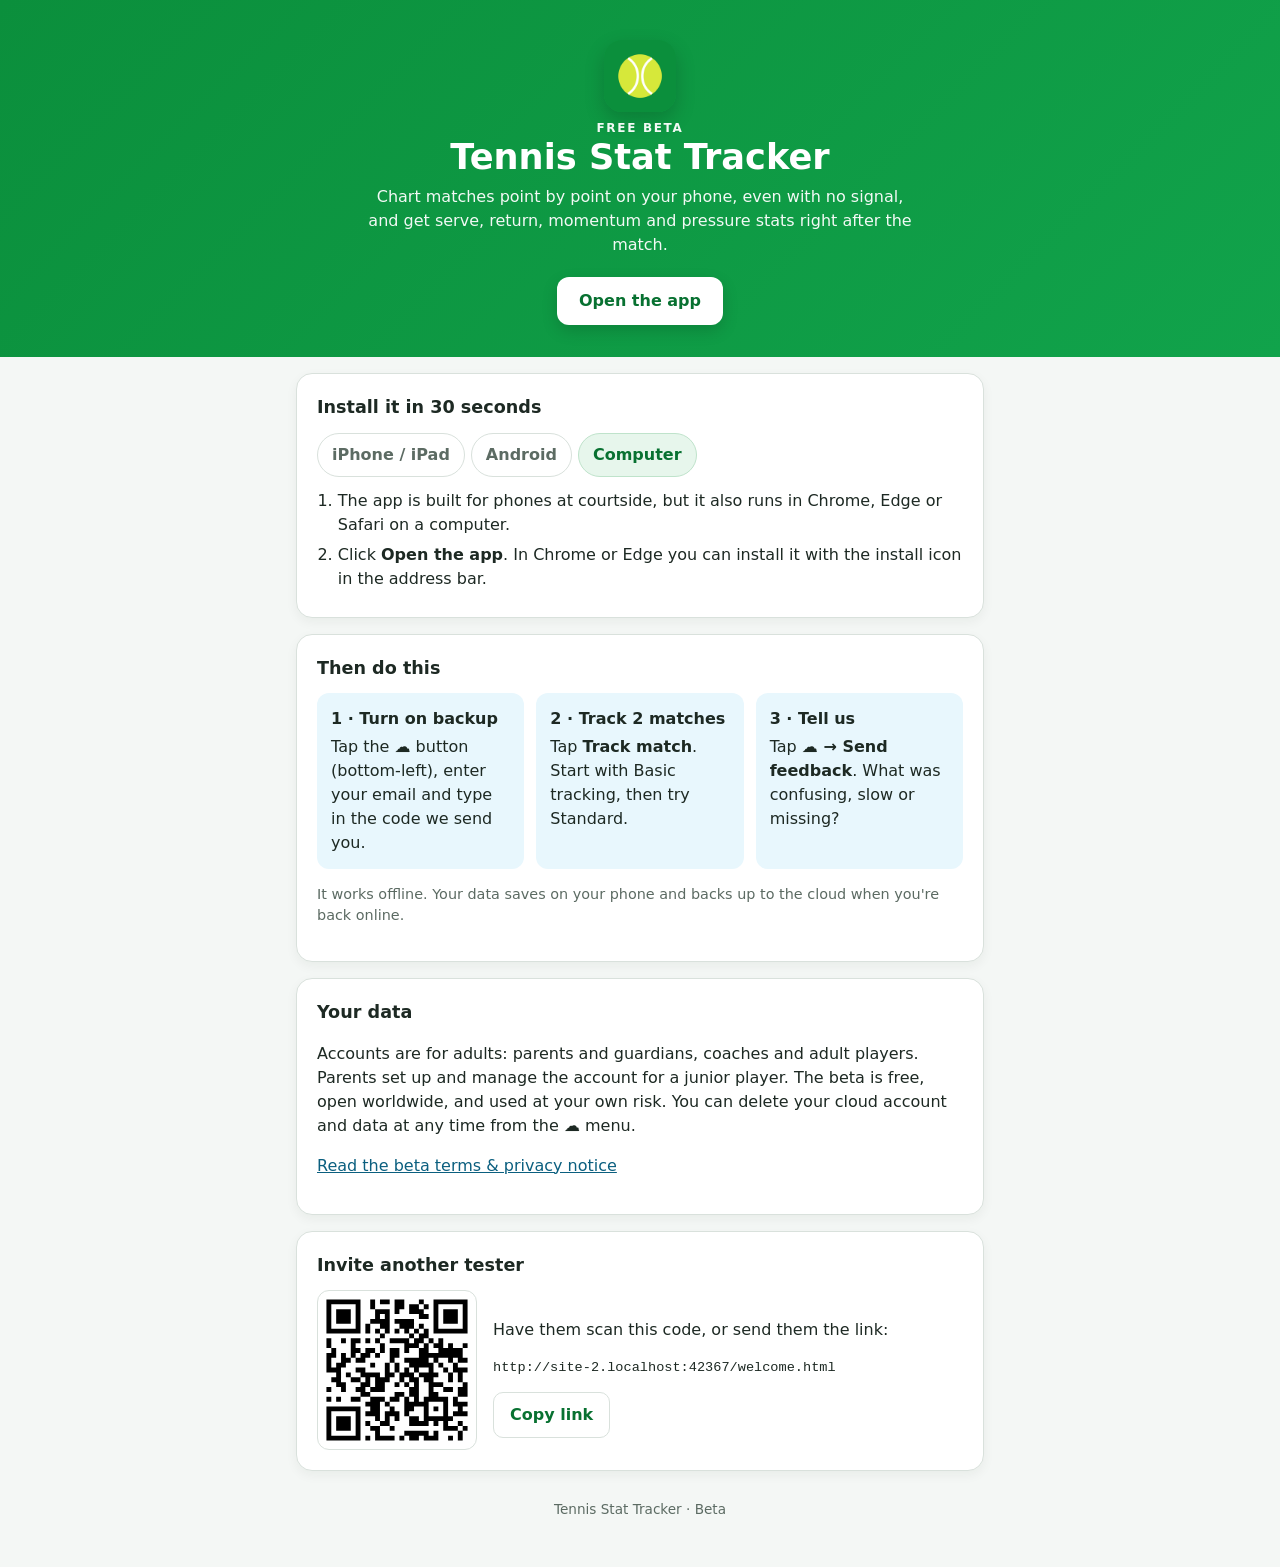
==== welcome.html @ 13628e23 "initial" ====
<!doctype html>
<html lang="en">
<head>
  <meta charset="utf-8" />
  <meta name="viewport" content="width=device-width, initial-scale=1, viewport-fit=cover" />
  <meta name="theme-color" content="#0b8f3c" />
  <title>Tennis Stat Tracker Beta</title>
  <meta name="description" content="Join the Tennis Stat Tracker beta: chart tennis matches point by point on your phone, even offline." />
  <meta property="og:title" content="Tennis Stat Tracker — join the beta" />
  <meta property="og:description" content="Chart matches point by point on your phone, even offline. Free beta." />
  <meta property="og:image" content="icons/icon-512.png" />
  <link rel="icon" href="icons/icon-192.png" />
  <link rel="apple-touch-icon" href="icons/apple-touch-icon.png" />
  <style>
    :root {
      --green: #0b8f3c; --green-dark: #087131; --green-soft: #e7f6ec;
      --blue: #19a8df; --blue-soft: #e8f7fd;
      --ink: #1d2923; --muted: #5c6b63; --line: #d9e1dc; --surface: #fff; --bg: #f4f7f5;
    }
    * { box-sizing: border-box; }
    body {
      margin: 0; color: var(--ink); background: var(--bg);
      font-family: Inter, ui-sans-serif, system-ui, -apple-system, BlinkMacSystemFont, "Segoe UI", sans-serif;
      line-height: 1.5;
    }
    a { color: #0b5f7f; }
    .wrap { max-width: 720px; margin: 0 auto; padding: 0 16px 48px; }
    header.hero {
      color: #fff; background: linear-gradient(135deg, var(--green), #11a34b);
      padding: 40px 16px 32px; text-align: center;
    }
    .hero img { width: 72px; height: 72px; border-radius: 18px; box-shadow: 0 8px 20px rgba(0,0,0,.18); }
    .kicker { font-size: .75rem; letter-spacing: .14em; text-transform: uppercase; font-weight: 800; opacity: .8; margin: 14px 0 4px; }
    h1 { margin: 0 0 8px; font-size: clamp(1.6rem, 6vw, 2.2rem); line-height: 1.15; }
    .hero p { margin: 0 auto; max-width: 34rem; opacity: .95; }
    .cta {
      display: inline-flex; align-items: center; justify-content: center; min-height: 48px;
      margin-top: 20px; padding: 12px 22px; border-radius: 12px; font-weight: 800; text-decoration: none;
      color: var(--green-dark); background: #fff; box-shadow: 0 6px 16px rgba(0,0,0,.15);
    }
    .cta:focus-visible, .tab:focus-visible { outline: 3px solid var(--blue); outline-offset: 3px; }
    section.card {
      background: var(--surface); border: 1px solid var(--line); border-radius: 16px;
      padding: 20px; margin-top: 16px; box-shadow: 0 4px 12px rgba(17,44,29,.05);
    }
    h2 { margin: 0 0 12px; font-size: 1.1rem; }
    .tabs { display: flex; gap: 6px; flex-wrap: wrap; margin-bottom: 12px; }
    .tab {
      min-height: 44px; padding: 8px 14px; border-radius: 999px; border: 1px solid var(--line);
      background: #fff; font: inherit; font-weight: 700; color: var(--muted); cursor: pointer;
    }
    .tab[aria-selected="true"] { background: var(--green-soft); color: var(--green-dark); border-color: #bfe3cb; }
    ol { margin: 0; padding-left: 1.3rem; }
    ol li { margin: 6px 0; }
    .note { font-size: .9rem; color: var(--muted); }
    .grid { display: grid; gap: 12px; grid-template-columns: repeat(auto-fit, minmax(200px, 1fr)); }
    .tile { background: var(--blue-soft); border-radius: 12px; padding: 14px; }
    .tile > strong:first-child { display: block; margin-bottom: 4px; }
    .share { display: grid; gap: 16px; grid-template-columns: 160px 1fr; align-items: center; }
    .qr { width: 160px; height: 160px; background: #fff; border: 1px solid var(--line); border-radius: 12px; padding: 6px; }
    .qr svg { width: 100%; height: 100%; display: block; }
    .copy-row { display: flex; gap: 8px; flex-wrap: wrap; align-items: center; }
    .url { font-family: ui-monospace, SFMono-Regular, Menlo, monospace; font-size: .85rem; word-break: break-all; }
    .btn {
      min-height: 44px; padding: 10px 16px; border-radius: 10px; border: 1px solid var(--line);
      background: #fff; font: inherit; font-weight: 700; color: var(--green-dark); cursor: pointer;
    }
    .btn-primary { background: var(--green); border-color: var(--green); color: #fff; }
    footer { text-align: center; margin-top: 28px; font-size: .85rem; color: var(--muted); }
    @media (max-width: 520px) { .share { grid-template-columns: 1fr; justify-items: center; text-align: center; } .copy-row { justify-content: center; } }
  </style>
</head>
<body>
  <header class="hero">
    <img src="icons/icon-192.png" alt="" width="72" height="72" />
    <p class="kicker">Free beta</p>
    <h1>Tennis Stat Tracker</h1>
    <p>Chart matches point by point on your phone, even with no signal, and get serve, return, momentum and pressure stats right after the match.</p>
    <a class="cta" href="./">Open the app</a>
  </header>

  <main class="wrap">
    <section class="card" aria-labelledby="installTitle">
      <h2 id="installTitle">Install it in 30 seconds</h2>
      <div class="tabs" role="tablist" aria-label="Your device">
        <button class="tab" role="tab" id="tab-ios" aria-controls="panel-ios" aria-selected="true">iPhone / iPad</button>
        <button class="tab" role="tab" id="tab-android" aria-controls="panel-android" aria-selected="false" tabindex="-1">Android</button>
        <button class="tab" role="tab" id="tab-desktop" aria-controls="panel-desktop" aria-selected="false" tabindex="-1">Computer</button>
      </div>
      <div role="tabpanel" id="panel-ios" aria-labelledby="tab-ios">
        <ol>
          <li>Open this page in <strong>Safari</strong>. Other iPhone browsers can't install apps.</li>
          <li>Tap <strong>Open the app</strong>.</li>
          <li>Tap the <strong>Share</strong> button, then <strong>Add to Home Screen</strong>, then <strong>Add</strong>.</li>
          <li>Always open it from the new home-screen icon. That's what keeps your data safe and lets it work offline.</li>
        </ol>
      </div>
      <div role="tabpanel" id="panel-android" aria-labelledby="tab-android" hidden>
        <ol>
          <li>Open this page in <strong>Chrome</strong>.</li>
          <li>Tap <strong>Open the app</strong>.</li>
          <li>Tap the <strong>⋮</strong> menu, then <strong>Install app</strong> (or <strong>Add to Home screen</strong>).</li>
          <li>Open it from the new icon from now on.</li>
        </ol>
      </div>
      <div role="tabpanel" id="panel-desktop" aria-labelledby="tab-desktop" hidden>
        <ol>
          <li>The app is built for phones at courtside, but it also runs in Chrome, Edge or Safari on a computer.</li>
          <li>Click <strong>Open the app</strong>. In Chrome or Edge you can install it with the install icon in the address bar.</li>
        </ol>
      </div>
    </section>

    <section class="card" aria-labelledby="startTitle">
      <h2 id="startTitle">Then do this</h2>
      <div class="grid">
        <div class="tile"><strong>1 · Turn on backup</strong>Tap the <strong>☁</strong> button (bottom-left), enter your email and type in the code we send you.</div>
        <div class="tile"><strong>2 · Track 2 matches</strong>Tap <strong>Track match</strong>. Start with Basic tracking, then try Standard.</div>
        <div class="tile"><strong>3 · Tell us</strong>Tap <strong>☁ → Send feedback</strong>. What was confusing, slow or missing?</div>
      </div>
      <p class="note">It works offline. Your data saves on your phone and backs up to the cloud when you're back online.</p>
    </section>

    <section class="card" aria-labelledby="dataTitle">
      <h2 id="dataTitle">Your data</h2>
      <p>Accounts are for adults: parents and guardians, coaches and adult players. Parents set up and manage the account for a junior player. The beta is free, open worldwide, and used at your own risk. You can delete your cloud account and data at any time from the ☁ menu.</p>
      <p><a href="privacy.html">Read the beta terms &amp; privacy notice</a></p>
    </section>

    <section class="card" aria-labelledby="shareTitle">
      <h2 id="shareTitle">Invite another tester</h2>
      <div class="share">
        <div class="qr" id="qr" role="img" aria-label="QR code linking to this page"></div>
        <div>
          <p>Have them scan this code, or send them the link:</p>
          <p class="url" id="shareUrl"></p>
          <div class="copy-row">
            <button class="btn btn-primary" type="button" id="shareBtn">Share link</button>
            <button class="btn" type="button" id="copyBtn">Copy link</button>
            <span id="copyStatus" class="note" role="status" aria-live="polite"></span>
          </div>
        </div>
      </div>
    </section>

    <footer>Tennis Stat Tracker · Beta</footer>
  </main>

  <script src="vendor/qrcode.js"></script>
  <script>
    (() => {
      "use strict";
      // Tabs (WAI-ARIA tabs pattern, auto-select by device).
      const tabs = Array.from(document.querySelectorAll('[role="tab"]'));
      function select(tab) {
        tabs.forEach((t) => {
          const on = t === tab;
          t.setAttribute("aria-selected", String(on));
          t.tabIndex = on ? 0 : -1;
          document.getElementById(t.getAttribute("aria-controls")).hidden = !on;
        });
      }
      tabs.forEach((tab, i) => {
        tab.addEventListener("click", () => select(tab));
        tab.addEventListener("keydown", (e) => {
          if (e.key !== "ArrowRight" && e.key !== "ArrowLeft") return;
          const next = tabs[(i + (e.key === "ArrowRight" ? 1 : tabs.length - 1)) % tabs.length];
          select(next); next.focus();
        });
      });
      const ua = navigator.userAgent || "";
      if (/Android/.test(ua)) select(document.getElementById("tab-android"));
      else if (!/iPhone|iPad|Macintosh/.test(ua) || (/Macintosh/.test(ua) && !("ontouchend" in document))) select(document.getElementById("tab-desktop"));

      // Share link + QR to this page.
      const url = location.href.split("#")[0];
      document.getElementById("shareUrl").textContent = url;
      try {
        const qr = qrcode(0, "M");
        qr.addData(url);
        qr.make();
        document.getElementById("qr").innerHTML = qr.createSvgTag({ cellSize: 4, margin: 2, scalable: true });
      } catch (_) {
        document.getElementById("qr").hidden = true;
      }
      const status = document.getElementById("copyStatus");
      document.getElementById("copyBtn").addEventListener("click", async () => {
        try { await navigator.clipboard.writeText(url); status.textContent = "Copied"; }
        catch (_) { status.textContent = "Copy failed. Press and hold the link to copy it."; }
      });
      const shareBtn = document.getElementById("shareBtn");
      if (navigator.share) {
        shareBtn.addEventListener("click", () => {
          navigator.share({ title: "Tennis Stat Tracker beta", text: "Try the Tennis Stat Tracker beta:", url }).catch(() => {});
        });
      } else {
        shareBtn.hidden = true;
      }
    })();
  </script>
</body>
</html>
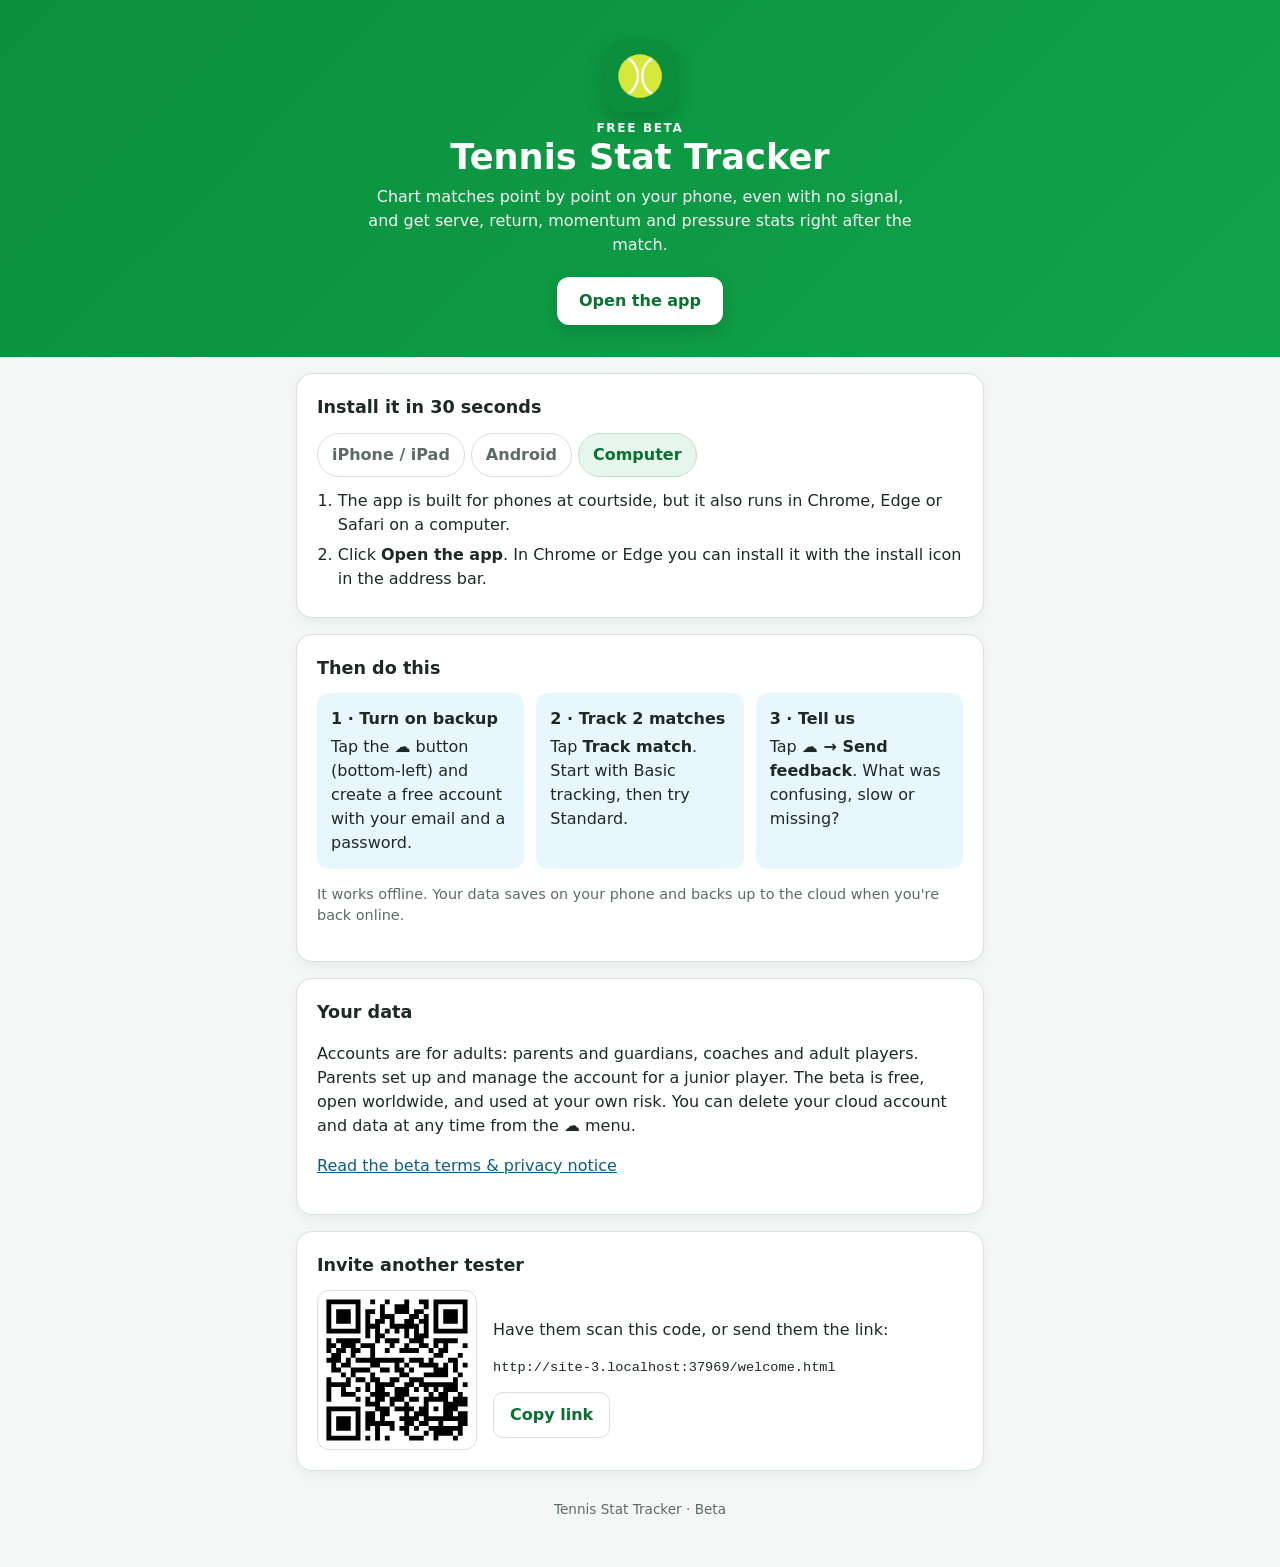
==== commit abc5def1: "auth uploads" ====
--- a/welcome.html
+++ b/welcome.html
@@ -114,7 +114,7 @@
     <section class="card" aria-labelledby="startTitle">
       <h2 id="startTitle">Then do this</h2>
       <div class="grid">
-        <div class="tile"><strong>1 · Turn on backup</strong>Tap the <strong>☁</strong> button (bottom-left), enter your email and type in the code we send you.</div>
+        <div class="tile"><strong>1 · Turn on backup</strong>Tap the <strong>☁</strong> button (bottom-left) and create a free account with your email and a password.</div>
         <div class="tile"><strong>2 · Track 2 matches</strong>Tap <strong>Track match</strong>. Start with Basic tracking, then try Standard.</div>
         <div class="tile"><strong>3 · Tell us</strong>Tap <strong>☁ → Send feedback</strong>. What was confusing, slow or missing?</div>
       </div>
